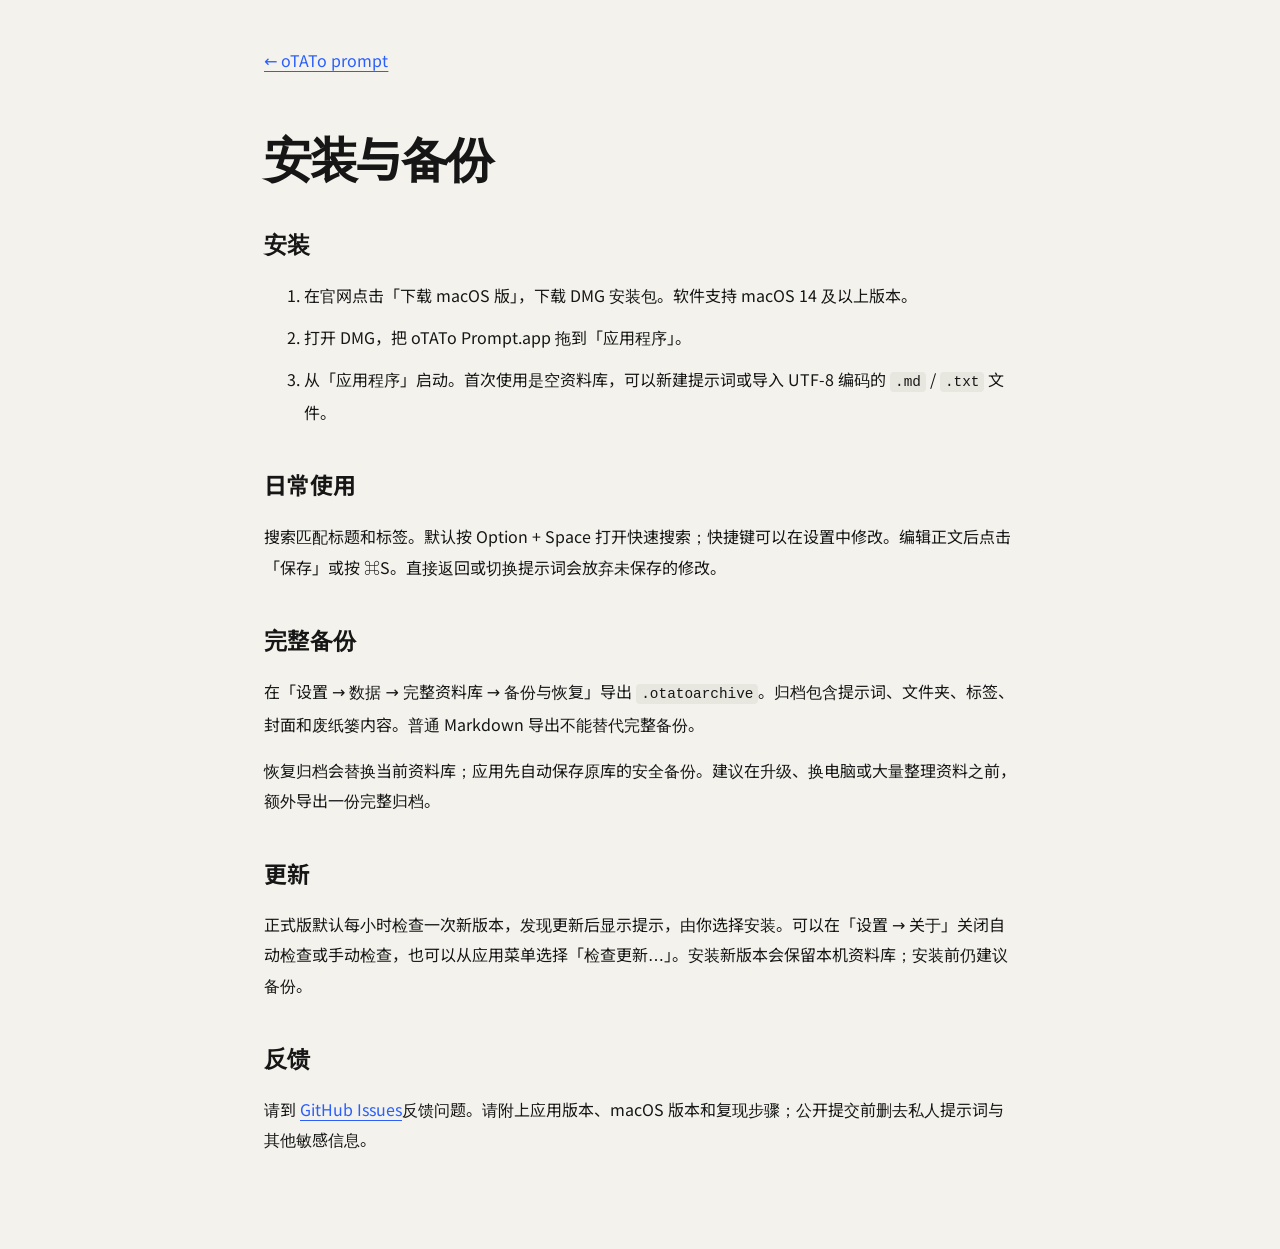
==== website/help.html @ ca606713 "Prepare signed macOS releases, direct downloads and update notifications" ====
<!doctype html>
<html lang="zh-CN"><head><meta charset="utf-8"><meta name="viewport" content="width=device-width,initial-scale=1"><title>安装与备份 · oTATo prompt</title><link rel="icon" href="assets/logo.svg"><link rel="stylesheet" href="assets/document.css"></head>
<body><main><nav><a href="/">← oTATo prompt</a></nav><h1>安装与备份</h1>
<h2>安装</h2><ol><li>在官网点击「下载 macOS 版」，下载 DMG 安装包。软件支持 macOS 14 及以上版本。</li><li>打开 DMG，把 oTATo Prompt.app 拖到「应用程序」。</li><li>从「应用程序」启动。首次使用是空资料库，可以新建提示词或导入 UTF-8 编码的 <code>.md</code> / <code>.txt</code> 文件。</li></ol>
<h2>日常使用</h2><p>搜索匹配标题和标签。默认按 Option + Space 打开快速搜索；快捷键可以在设置中修改。编辑正文后点击「保存」或按 ⌘S。直接返回或切换提示词会放弃未保存的修改。</p>
<h2>完整备份</h2><p>在「设置 → 数据 → 完整资料库 → 备份与恢复」导出 <code>.otatoarchive</code>。归档包含提示词、文件夹、标签、封面和废纸篓内容。普通 Markdown 导出不能替代完整备份。</p>
<p>恢复归档会替换当前资料库；应用先自动保存原库的安全备份。建议在升级、换电脑或大量整理资料之前，额外导出一份完整归档。</p>
<h2>更新</h2><p>正式版默认每小时检查一次新版本，发现更新后显示提示，由你选择安装。可以在「设置 → 关于」关闭自动检查或手动检查，也可以从应用菜单选择「检查更新…」。安装新版本会保留本机资料库；安装前仍建议备份。</p>
<h2>反馈</h2><p>请到 <a href="https://github.com/susu177990-rgb/otato-prompt/issues">GitHub Issues</a>反馈问题。请附上应用版本、macOS 版本和复现步骤；公开提交前删去私人提示词与其他敏感信息。</p></main></body></html>
---- website/assets/document.css ----
@font-face{font-family:Noto;src:url(fonts/noto-sans-sc.woff2) format("woff2");font-display:swap}
:root{color-scheme:light;font-family:Noto,system-ui,sans-serif;color:#161616;background:#f3f2ec}
*{box-sizing:border-box}body{margin:0}main{max-width:800px;margin:auto;padding:48px 24px 80px}
a{color:#2b5ffc;text-underline-offset:4px}nav{margin-bottom:56px}h1{font-size:clamp(32px,6vw,48px);letter-spacing:-.05em;line-height:1.2}h2{margin-top:40px;font-size:23px}
p,li{font-size:16px;line-height:1.9}li{margin:12px 0}code{font-size:.9em;background:#e7e6df;padding:2px 5px;border-radius:4px}.date{color:#666;font-size:13px}
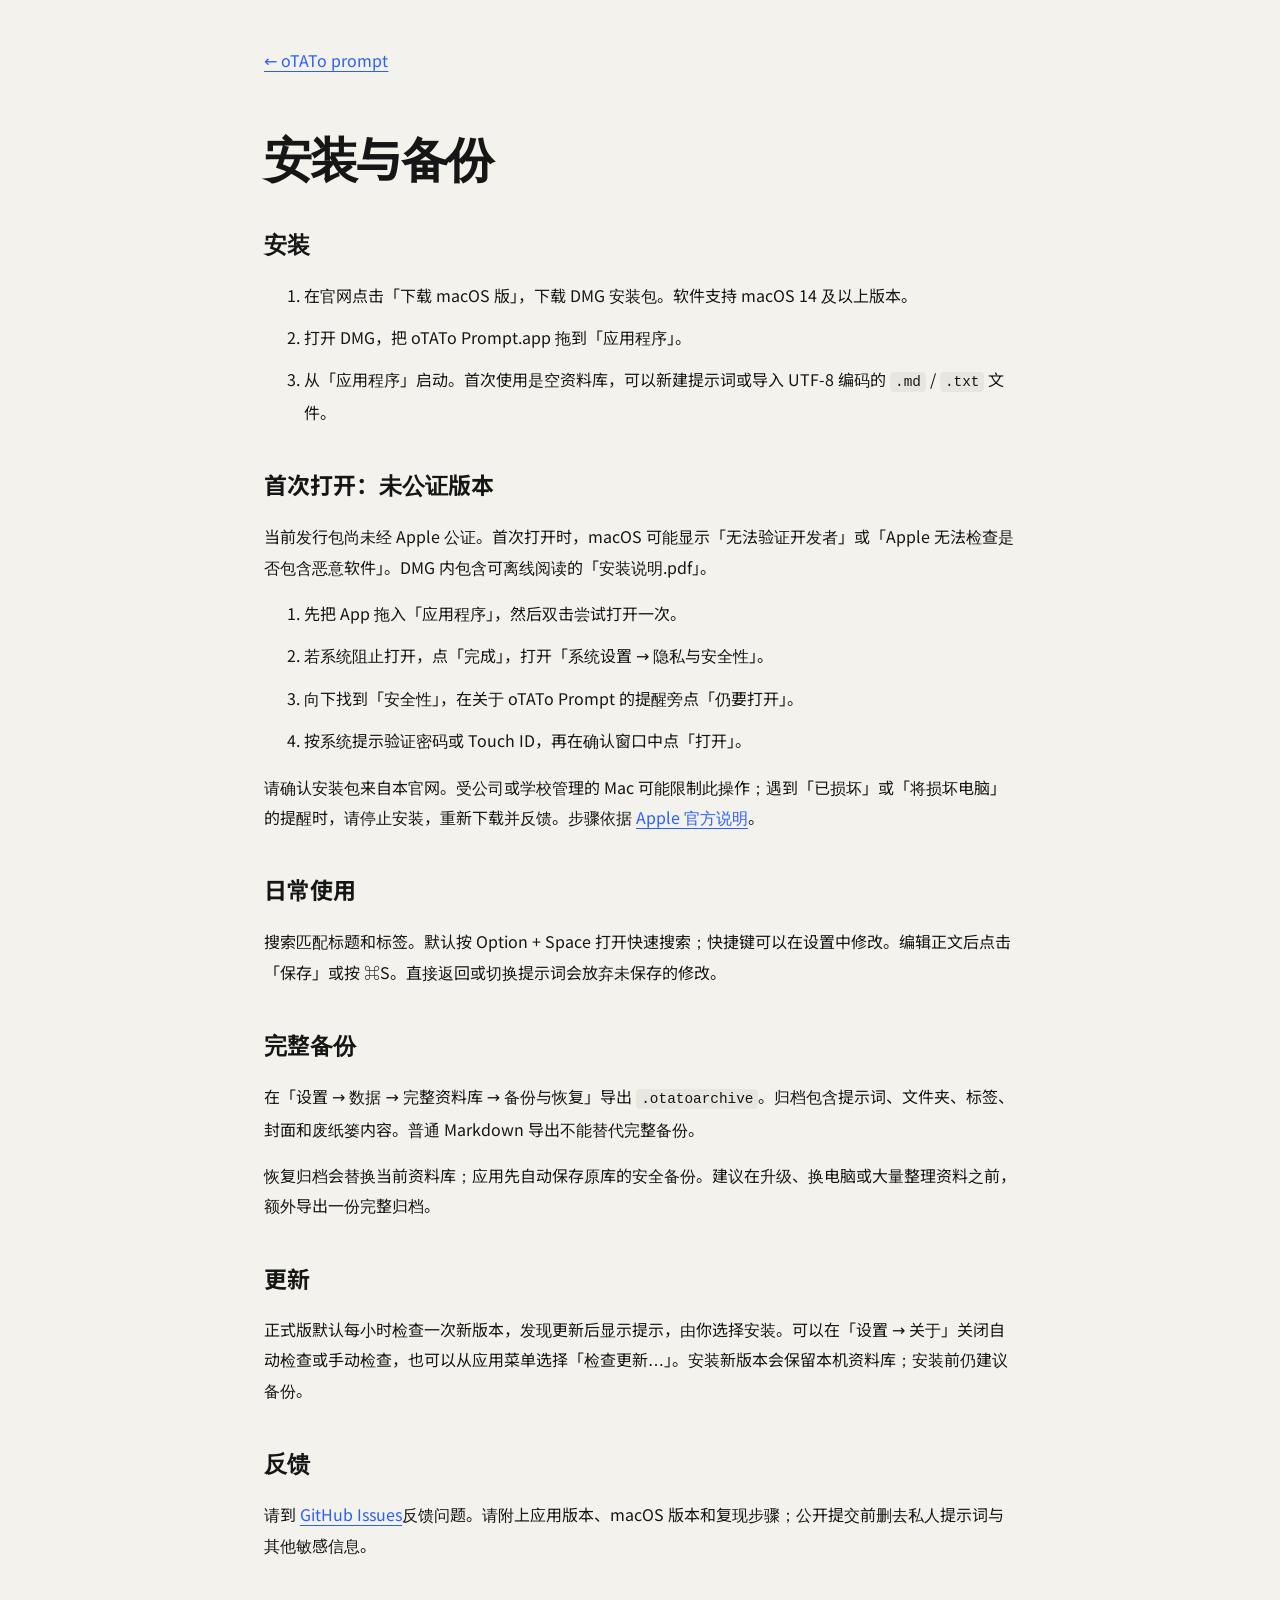
==== commit c09518a5: "Prepare explicit unnotarized releases with an offline Chinese install guide" ====
--- a/website/help.html
+++ b/website/help.html
@@ -2,6 +2,9 @@
 <html lang="zh-CN"><head><meta charset="utf-8"><meta name="viewport" content="width=device-width,initial-scale=1"><title>安装与备份 · oTATo prompt</title><link rel="icon" href="assets/logo.svg"><link rel="stylesheet" href="assets/document.css"></head>
 <body><main><nav><a href="/">← oTATo prompt</a></nav><h1>安装与备份</h1>
 <h2>安装</h2><ol><li>在官网点击「下载 macOS 版」，下载 DMG 安装包。软件支持 macOS 14 及以上版本。</li><li>打开 DMG，把 oTATo Prompt.app 拖到「应用程序」。</li><li>从「应用程序」启动。首次使用是空资料库，可以新建提示词或导入 UTF-8 编码的 <code>.md</code> / <code>.txt</code> 文件。</li></ol>
+<h2>首次打开：未公证版本</h2><p>当前发行包尚未经 Apple 公证。首次打开时，macOS 可能显示「无法验证开发者」或「Apple 无法检查是否包含恶意软件」。DMG 内包含可离线阅读的「安装说明.pdf」。</p>
+<ol><li>先把 App 拖入「应用程序」，然后双击尝试打开一次。</li><li>若系统阻止打开，点「完成」，打开「系统设置 → 隐私与安全性」。</li><li>向下找到「安全性」，在关于 oTATo Prompt 的提醒旁点「仍要打开」。</li><li>按系统提示验证密码或 Touch ID，再在确认窗口中点「打开」。</li></ol>
+<p>请确认安装包来自本官网。受公司或学校管理的 Mac 可能限制此操作；遇到「已损坏」或「将损坏电脑」的提醒时，请停止安装，重新下载并反馈。步骤依据 <a href="https://support.apple.com/zh-cn/102445">Apple 官方说明</a>。</p>
 <h2>日常使用</h2><p>搜索匹配标题和标签。默认按 Option + Space 打开快速搜索；快捷键可以在设置中修改。编辑正文后点击「保存」或按 ⌘S。直接返回或切换提示词会放弃未保存的修改。</p>
 <h2>完整备份</h2><p>在「设置 → 数据 → 完整资料库 → 备份与恢复」导出 <code>.otatoarchive</code>。归档包含提示词、文件夹、标签、封面和废纸篓内容。普通 Markdown 导出不能替代完整备份。</p>
 <p>恢复归档会替换当前资料库；应用先自动保存原库的安全备份。建议在升级、换电脑或大量整理资料之前，额外导出一份完整归档。</p>
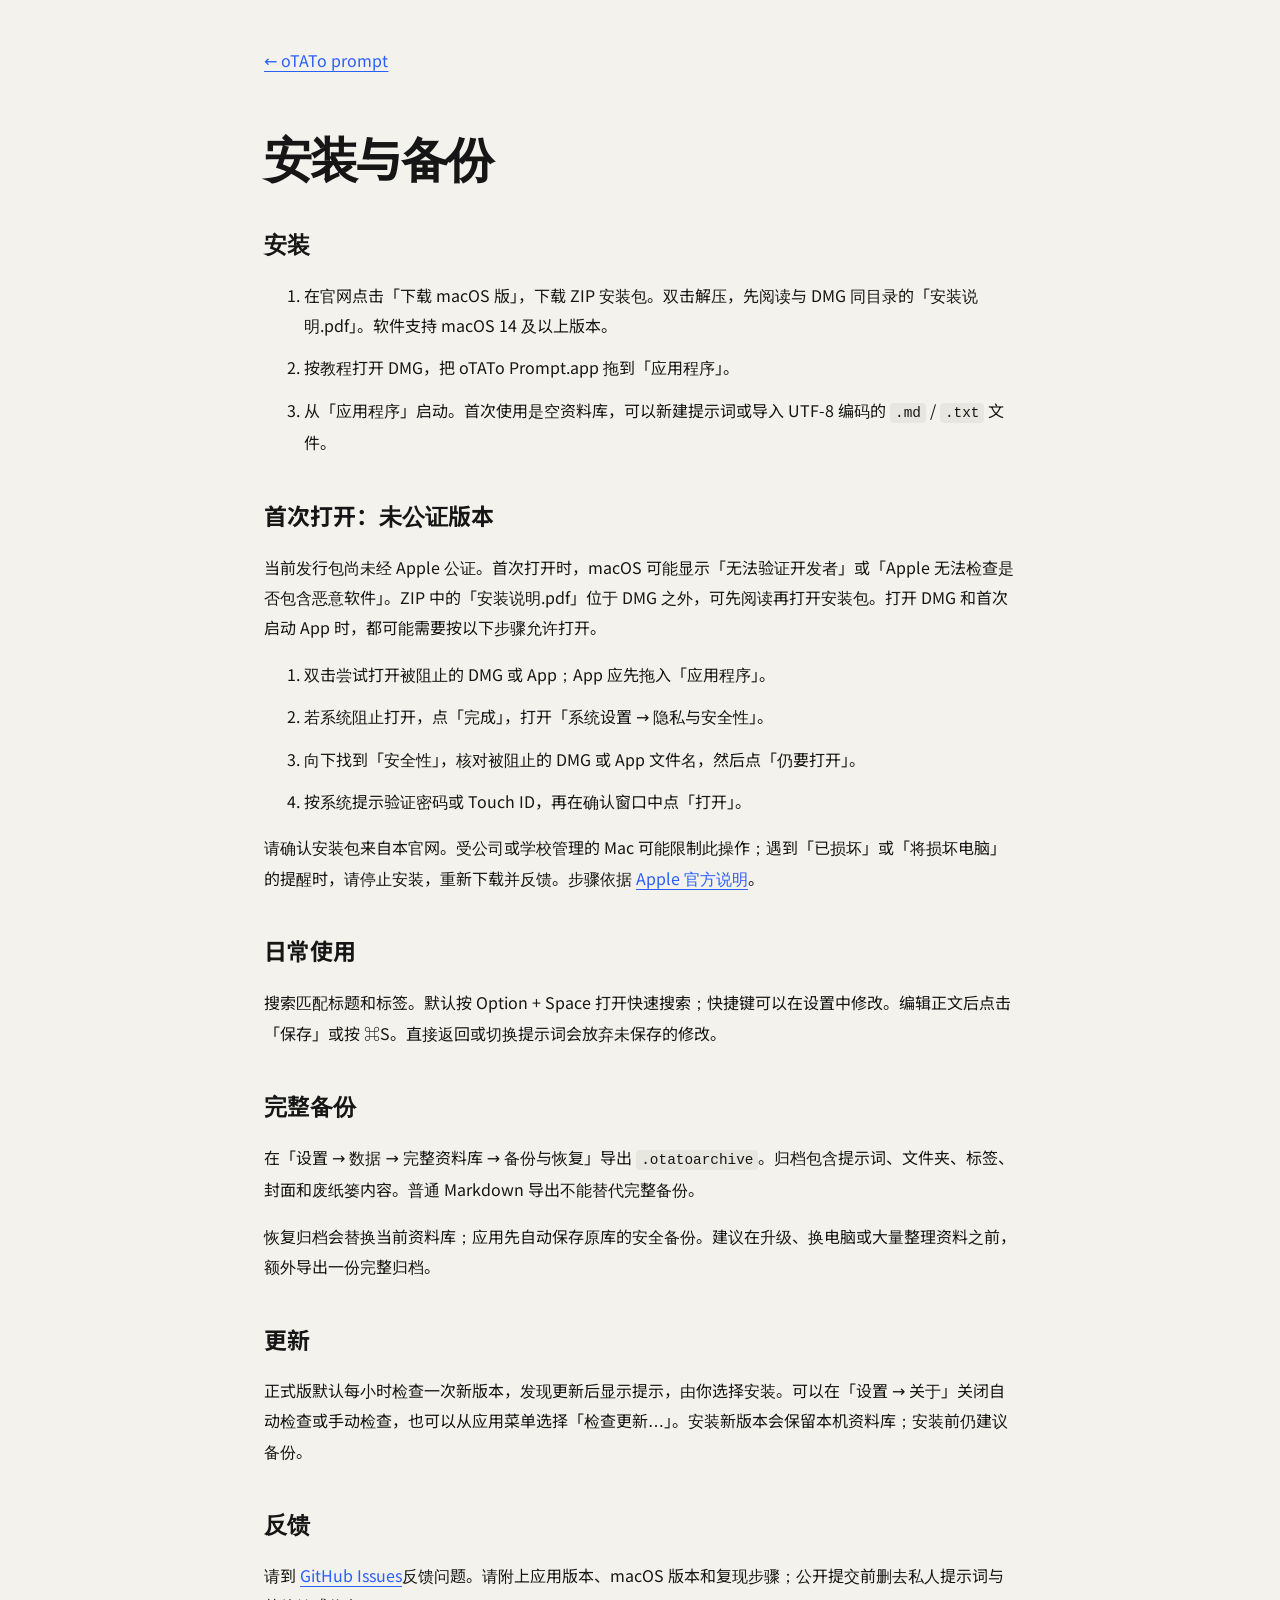
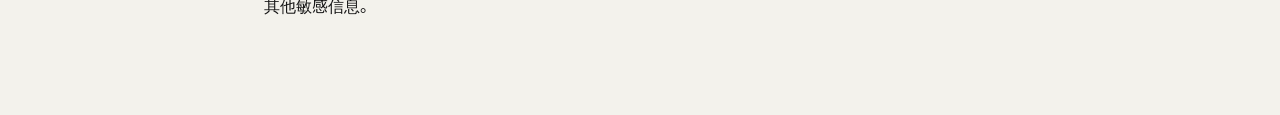
==== commit 4fd3b4c1: "Ship website installer as ZIP with installation guide outside DMG" ====
--- a/website/help.html
+++ b/website/help.html
@@ -1,9 +1,9 @@
 <!doctype html>
 <html lang="zh-CN"><head><meta charset="utf-8"><meta name="viewport" content="width=device-width,initial-scale=1"><title>安装与备份 · oTATo prompt</title><link rel="icon" href="assets/logo.svg"><link rel="stylesheet" href="assets/document.css"></head>
 <body><main><nav><a href="/">← oTATo prompt</a></nav><h1>安装与备份</h1>
-<h2>安装</h2><ol><li>在官网点击「下载 macOS 版」，下载 DMG 安装包。软件支持 macOS 14 及以上版本。</li><li>打开 DMG，把 oTATo Prompt.app 拖到「应用程序」。</li><li>从「应用程序」启动。首次使用是空资料库，可以新建提示词或导入 UTF-8 编码的 <code>.md</code> / <code>.txt</code> 文件。</li></ol>
-<h2>首次打开：未公证版本</h2><p>当前发行包尚未经 Apple 公证。首次打开时，macOS 可能显示「无法验证开发者」或「Apple 无法检查是否包含恶意软件」。DMG 内包含可离线阅读的「安装说明.pdf」。</p>
-<ol><li>先把 App 拖入「应用程序」，然后双击尝试打开一次。</li><li>若系统阻止打开，点「完成」，打开「系统设置 → 隐私与安全性」。</li><li>向下找到「安全性」，在关于 oTATo Prompt 的提醒旁点「仍要打开」。</li><li>按系统提示验证密码或 Touch ID，再在确认窗口中点「打开」。</li></ol>
+<h2>安装</h2><ol><li>在官网点击「下载 macOS 版」，下载 ZIP 安装包。双击解压，先阅读与 DMG 同目录的「安装说明.pdf」。软件支持 macOS 14 及以上版本。</li><li>按教程打开 DMG，把 oTATo Prompt.app 拖到「应用程序」。</li><li>从「应用程序」启动。首次使用是空资料库，可以新建提示词或导入 UTF-8 编码的 <code>.md</code> / <code>.txt</code> 文件。</li></ol>
+<h2>首次打开：未公证版本</h2><p>当前发行包尚未经 Apple 公证。首次打开时，macOS 可能显示「无法验证开发者」或「Apple 无法检查是否包含恶意软件」。ZIP 中的「安装说明.pdf」位于 DMG 之外，可先阅读再打开安装包。打开 DMG 和首次启动 App 时，都可能需要按以下步骤允许打开。</p>
+<ol><li>双击尝试打开被阻止的 DMG 或 App；App 应先拖入「应用程序」。</li><li>若系统阻止打开，点「完成」，打开「系统设置 → 隐私与安全性」。</li><li>向下找到「安全性」，核对被阻止的 DMG 或 App 文件名，然后点「仍要打开」。</li><li>按系统提示验证密码或 Touch ID，再在确认窗口中点「打开」。</li></ol>
 <p>请确认安装包来自本官网。受公司或学校管理的 Mac 可能限制此操作；遇到「已损坏」或「将损坏电脑」的提醒时，请停止安装，重新下载并反馈。步骤依据 <a href="https://support.apple.com/zh-cn/102445">Apple 官方说明</a>。</p>
 <h2>日常使用</h2><p>搜索匹配标题和标签。默认按 Option + Space 打开快速搜索；快捷键可以在设置中修改。编辑正文后点击「保存」或按 ⌘S。直接返回或切换提示词会放弃未保存的修改。</p>
 <h2>完整备份</h2><p>在「设置 → 数据 → 完整资料库 → 备份与恢复」导出 <code>.otatoarchive</code>。归档包含提示词、文件夹、标签、封面和废纸篓内容。普通 Markdown 导出不能替代完整备份。</p>
